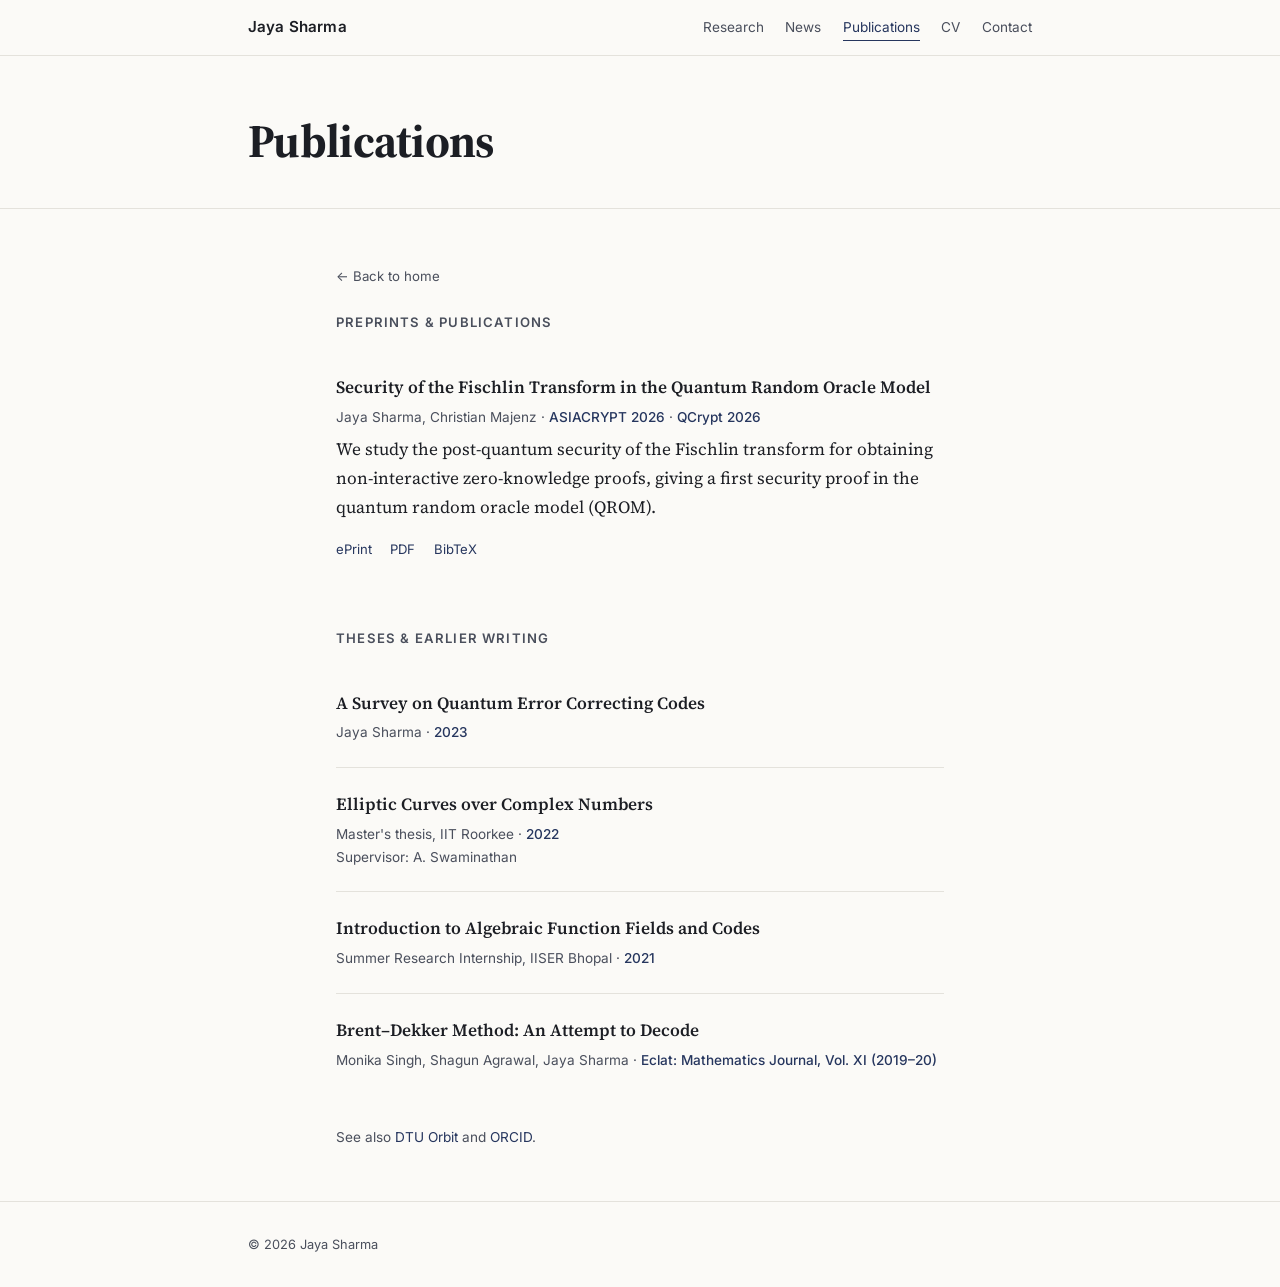
==== publications.html @ 7f11f9d5 "Wire eprint URL into ePrint link The 2026/311 URL had been pasted as bare text inside pub-links.  Co" ====
<!DOCTYPE html>
<html lang="en">
<head>
<meta charset="UTF-8">
<meta name="viewport" content="width=device-width, initial-scale=1">
<title>Publications — Jaya Sharma</title>
<meta name="description" content="Publications and preprints by Jaya Sharma, PhD student in Cybersecurity Engineering at the Technical University of Denmark.">
<link rel="preconnect" href="https://fonts.googleapis.com">
<link rel="preconnect" href="https://fonts.gstatic.com" crossorigin>
<link href="https://fonts.googleapis.com/css2?family=Source+Serif+4:ital,opsz,wght@0,8..60,400;0,8..60,600;0,8..60,700;1,8..60,400&family=Inter:wght@400;500;600&display=swap" rel="stylesheet">
<link rel="stylesheet" href="style.css">
</head>
<body>

<header class="site-nav">
  <div class="nav-inner">
    <a class="nav-name" href="index.html">Jaya Sharma</a>
    <nav class="nav-links" id="nav-links">
      <a href="index.html#research">Research</a>
      <a href="index.html#news">News</a>
      <a href="publications.html" class="active">Publications</a>
      <a href="index.html#cv">CV</a>
      <a href="index.html#contact">Contact</a>
    </nav>
  </div>
</header>

<main id="top">

  <section class="hero">
    <div class="wrap hero-inner">
      <h1>Publications</h1>
    </div>
  </section>

  <section>
    <div class="wrap measure">
      <a class="back-link" href="index.html">&larr; Back to home</a>
      <h2>Preprints &amp; Publications</h2>
      <ul class="pub-list">

        <li class="pub-item">
          <p class="pub-title">Security of the Fischlin Transform in the Quantum Random Oracle Model</p>
          <p class="pub-meta">
            Jaya Sharma, Christian Majenz &middot;
            <span class="pub-venue">ASIACRYPT 2026</span> &middot;
            <span class="pub-venue">QCrypt 2026</span>
          </p>
          <p>
            We study the post-quantum security of the Fischlin transform for
            obtaining non-interactive zero-knowledge proofs, giving a first security
            proof in the quantum random oracle model (QROM).
          </p>
          <p class="pub-links">
            <a href="https://eprint.iacr.org/2026/311">ePrint</a>
            <a href="#">PDF</a>
            <a href="#">BibTeX</a>
          </p>
        </li>

      </ul>

      <h2 style="margin-top:2.75rem;">Theses &amp; Earlier Writing</h2>
      <ul class="pub-list">

        <li class="pub-item">
          <p class="pub-title">A Survey on Quantum Error Correcting Codes</p>
          <p class="pub-meta">Jaya Sharma &middot; <span class="pub-venue">2023</span></p>
        </li>

        <li class="pub-item">
          <p class="pub-title">Elliptic Curves over Complex Numbers</p>
          <p class="pub-meta">
            Master's thesis, IIT Roorkee &middot; <span class="pub-venue">2022</span><br>
            Supervisor: A. Swaminathan
          </p>
        </li>

        <li class="pub-item">
          <p class="pub-title">Introduction to Algebraic Function Fields and Codes</p>
          <p class="pub-meta">
            Summer Research Internship, IISER Bhopal &middot; <span class="pub-venue">2021</span>
          </p>
        </li>

        <li class="pub-item">
          <p class="pub-title">Brent&ndash;Dekker Method: An Attempt to Decode</p>
          <p class="pub-meta">
            Monika Singh, Shagun Agrawal, Jaya Sharma &middot;
            <span class="pub-venue">Eclat: Mathematics Journal, Vol.&nbsp;XI (2019&ndash;20)</span>
          </p>
        </li>

      </ul>

      <p style="font-family:'Inter',sans-serif;font-size:0.85rem;color:var(--ink-soft);margin-top:2rem;">
        See also <a href="https://orbit.dtu.dk/en/persons/jaya-sharma">DTU Orbit</a> and
        <a href="https://orcid.org/0000-0001-5811-5714">ORCID</a>.
      </p>
    </div>
  </section>

</main>

<footer>
  <div class="wrap">© 2026 Jaya Sharma</div>
</footer>

</body>
</html>
---- style.css ----
/* ---------------------------------------------------------------------------
   Jaya Sharma — academic site
   Source Serif 4 for prose, Inter for UI chrome (nav, dates, labels).
   Single accent: a muted navy (#26365e).
--------------------------------------------------------------------------- */

:root {
  --ink:      #1c1e24;
  --ink-soft: #4a4f5c;
  --accent:   #26365e;
  --accent-2: #3a5089;
  --rule:     #e4e2dc;
  --bg:       #fbfaf7;
  --tag-bg:   #eef0f6;
  --measure:  38rem;
  --wrap:     52rem;
}

* { box-sizing: border-box; }

html { scroll-behavior: smooth; }

body {
  margin: 0;
  background: var(--bg);
  color: var(--ink);
  font-family: "Source Serif 4", Georgia, "Times New Roman", serif;
  font-size: 1.075rem;
  line-height: 1.68;
  -webkit-font-smoothing: antialiased;
  text-rendering: optimizeLegibility;
}

a {
  color: var(--accent);
  text-decoration: none;
  text-underline-offset: 2px;
}
a:hover { text-decoration: underline; }

strong { font-weight: 600; }

/* --- layout helpers ------------------------------------------------------ */

.wrap {
  width: 100%;
  max-width: var(--wrap);
  margin: 0 auto;
  padding: 0 1.5rem;
}

.measure { max-width: var(--measure); }
.wrap.measure { max-width: calc(var(--measure) + 3rem); }

main > section {
  padding: 3.25rem 0;
  border-top: 1px solid var(--rule);
}
main > section:first-of-type { border-top: 0; }

/* --- top nav ----------------------------------------------------------- */

.site-nav {
  position: sticky;
  top: 0;
  z-index: 10;
  background: rgba(251, 250, 247, 0.88);
  backdrop-filter: saturate(180%) blur(8px);
  -webkit-backdrop-filter: saturate(180%) blur(8px);
  border-bottom: 1px solid var(--rule);
}

.nav-inner {
  max-width: var(--wrap);
  margin: 0 auto;
  padding: 0.85rem 1.5rem;
  display: flex;
  align-items: baseline;
  justify-content: space-between;
  gap: 1rem;
  flex-wrap: wrap;
}

.nav-name {
  font-family: "Inter", system-ui, sans-serif;
  font-weight: 600;
  font-size: 0.95rem;
  letter-spacing: 0.01em;
  color: var(--ink);
}

.nav-links {
  display: flex;
  gap: 1.35rem;
  font-family: "Inter", system-ui, sans-serif;
  font-size: 0.85rem;
}

.nav-links a {
  color: var(--ink-soft);
  padding-bottom: 2px;
  border-bottom: 1.5px solid transparent;
  transition: color 0.15s ease, border-color 0.15s ease;
}
.nav-links a:hover { color: var(--accent); text-decoration: none; }
.nav-links a.active {
  color: var(--accent);
  border-bottom-color: var(--accent);
}

/* --- hero ------------------------------------------------------------- */

.hero {
  padding: 3.75rem 0 2.5rem;
  border-top: 0;
}

.hero h1 {
  margin: 0;
  font-weight: 700;
  font-size: clamp(2.1rem, 6vw, 2.9rem);
  letter-spacing: -0.015em;
  line-height: 1.12;
}

/* --- headings & prose ------------------------------------------------- */

h2 {
  font-family: "Inter", system-ui, sans-serif;
  font-weight: 600;
  font-size: 0.82rem;
  letter-spacing: 0.09em;
  text-transform: uppercase;
  color: var(--ink-soft);
  margin: 0 0 1.1rem;
}

section p { margin: 0 0 1rem; }
section p:last-child { margin-bottom: 0; }

/* --- news ----------------------------------------------------------- */

.news-list {
  list-style: none;
  margin: 0;
  padding: 0;
}

.news-item {
  display: grid;
  grid-template-columns: 5.5rem 1fr;
  gap: 1.25rem;
  padding: 0.85rem 0;
  border-top: 1px solid var(--rule);
}
.news-item:first-child { border-top: 0; }

.news-date {
  font-family: "Inter", system-ui, sans-serif;
  font-size: 0.8rem;
  font-variant-numeric: tabular-nums;
  color: var(--ink-soft);
  padding-top: 0.28rem;
}

.news-body p { margin: 0; }

.tag {
  font-family: "Inter", system-ui, sans-serif;
  font-size: 0.78rem;
  font-weight: 500;
  background: var(--tag-bg);
  color: var(--accent);
  padding: 0.08em 0.5em;
  border-radius: 4px;
  white-space: nowrap;
}

/* --- CV button ---------------------------------------------------- */

.cv-link {
  display: inline-block;
  margin-top: 0.4rem;
  font-family: "Inter", system-ui, sans-serif;
  font-size: 0.85rem;
  font-weight: 500;
  color: var(--accent);
  border: 1px solid var(--accent);
  border-radius: 6px;
  padding: 0.5rem 1rem;
  transition: background 0.15s ease, color 0.15s ease;
}
.cv-link:hover {
  background: var(--accent);
  color: #fff;
  text-decoration: none;
}

/* --- contact ---------------------------------------------------- */

.contact-list {
  list-style: none;
  margin: 0;
  padding: 0;
}
.contact-list li {
  display: flex;
  gap: 0.9rem;
  padding: 0.35rem 0;
}
.contact-list .label {
  flex: 0 0 6.5rem;
  font-family: "Inter", system-ui, sans-serif;
  font-size: 0.8rem;
  letter-spacing: 0.03em;
  text-transform: uppercase;
  color: var(--ink-soft);
  padding-top: 0.15rem;
}

/* --- publications page ----------------------------------------- */

.pub-list {
  list-style: none;
  margin: 0;
  padding: 0;
}
.pub-item {
  padding: 1.4rem 0;
  border-top: 1px solid var(--rule);
}
.pub-item:first-child { border-top: 0; }
.pub-title {
  font-weight: 600;
  margin: 0 0 0.25rem;
}
.pub-meta {
  font-family: "Inter", system-ui, sans-serif;
  font-size: 0.85rem;
  color: var(--ink-soft);
  margin: 0 0 0.4rem;
}
.pub-venue { color: var(--accent); font-weight: 500; }
.pub-links {
  font-family: "Inter", system-ui, sans-serif;
  font-size: 0.82rem;
}
.pub-links a { margin-right: 0.9rem; }

.back-link {
  display: inline-block;
  margin-bottom: 1.5rem;
  font-family: "Inter", system-ui, sans-serif;
  font-size: 0.83rem;
  color: var(--ink-soft);
}

/* --- footer --------------------------------------------------- */

footer {
  border-top: 1px solid var(--rule);
  padding: 2rem 0;
  font-family: "Inter", system-ui, sans-serif;
  font-size: 0.8rem;
  color: var(--ink-soft);
}

/* --- responsive --------------------------------------------- */

@media (max-width: 34rem) {
  body { font-size: 1.02rem; }
  .nav-inner { padding: 0.75rem 1.25rem; }
  .nav-links { gap: 1rem; }
  .news-item { grid-template-columns: 1fr; gap: 0.3rem; }
  .news-date { padding-top: 0; }
  .contact-list li { flex-direction: column; gap: 0.15rem; }
  .contact-list .label { padding-top: 0; }
}

@media (prefers-reduced-motion: reduce) {
  html { scroll-behavior: auto; }
}
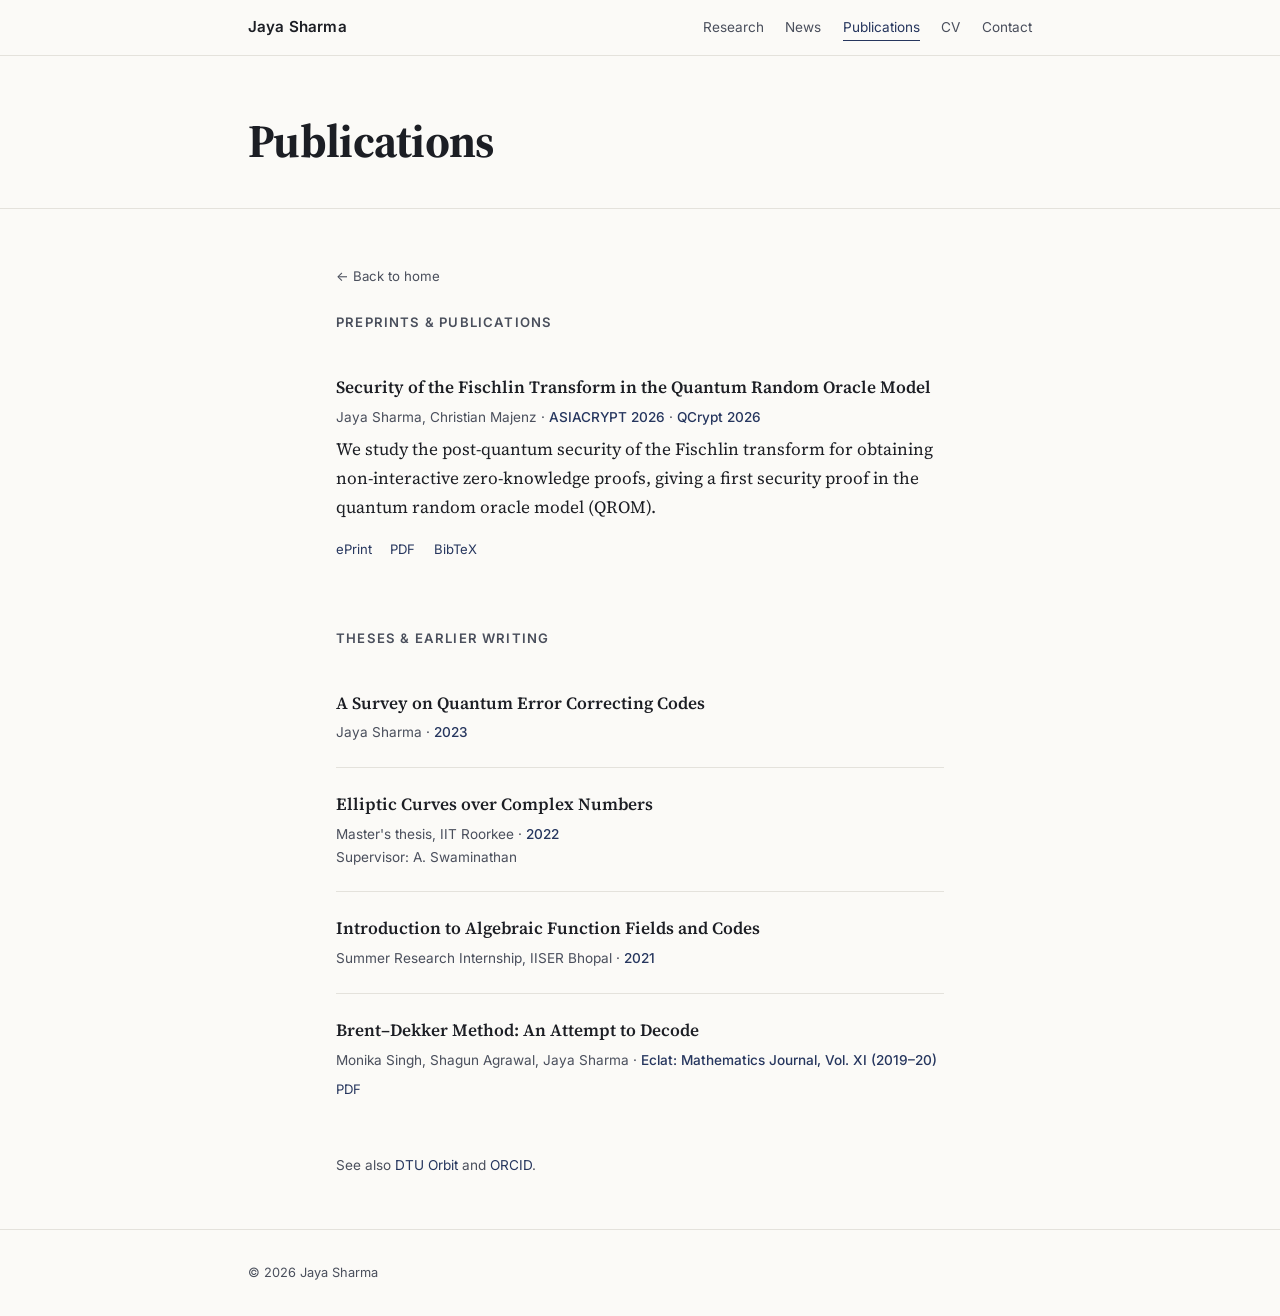
==== commit 3b765e3a: "Add PDF link for Brent-Dekker article Co-Authored-By: Claude Sonnet 5 <noreply@anthropic.com>" ====
--- a/publications.html
+++ b/publications.html
@@ -89,6 +89,9 @@
             Monika Singh, Shagun Agrawal, Jaya Sharma &middot;
             <span class="pub-venue">Eclat: Mathematics Journal, Vol.&nbsp;XI (2019&ndash;20)</span>
           </p>
+          <p class="pub-links">
+            <a href="https://drive.google.com/file/d/1PW6PEIPNrs8OkhZg8Z8OdH280Xc-S7gZ/view">PDF</a>
+          </p>
         </li>
 
       </ul>
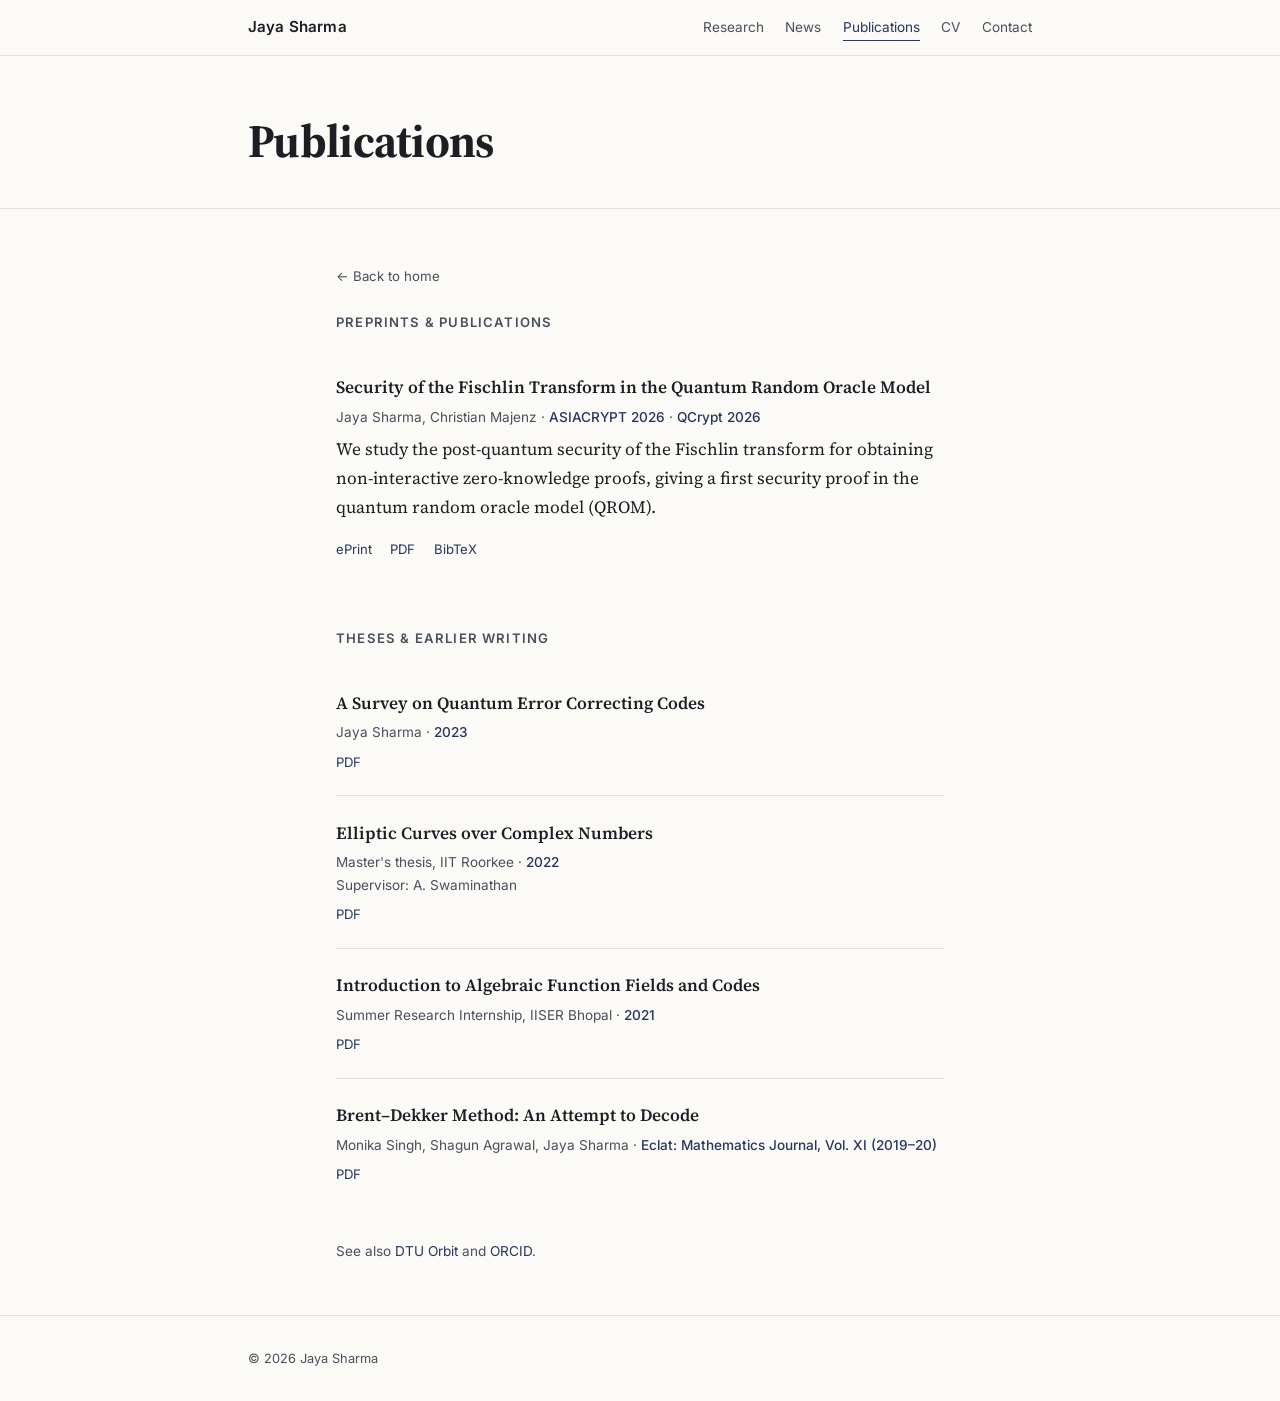
==== commit 95792887: "Host thesis/report PDFs in papers/ and link them Move the three uploaded PDFs into papers/ with clea" ====
--- a/publications.html
+++ b/publications.html
@@ -66,6 +66,9 @@
         <li class="pub-item">
           <p class="pub-title">A Survey on Quantum Error Correcting Codes</p>
           <p class="pub-meta">Jaya Sharma &middot; <span class="pub-venue">2023</span></p>
+          <p class="pub-links">
+            <a href="papers/survey-quantum-error-correcting-codes.pdf">PDF</a>
+          </p>
         </li>
 
         <li class="pub-item">
@@ -74,12 +77,18 @@
             Master's thesis, IIT Roorkee &middot; <span class="pub-venue">2022</span><br>
             Supervisor: A. Swaminathan
           </p>
+          <p class="pub-links">
+            <a href="papers/elliptic-curves-over-complex-numbers-thesis.pdf">PDF</a>
+          </p>
         </li>
 
         <li class="pub-item">
           <p class="pub-title">Introduction to Algebraic Function Fields and Codes</p>
           <p class="pub-meta">
             Summer Research Internship, IISER Bhopal &middot; <span class="pub-venue">2021</span>
+          </p>
+          <p class="pub-links">
+            <a href="papers/algebraic-function-fields-and-codes.pdf">PDF</a>
           </p>
         </li>
 
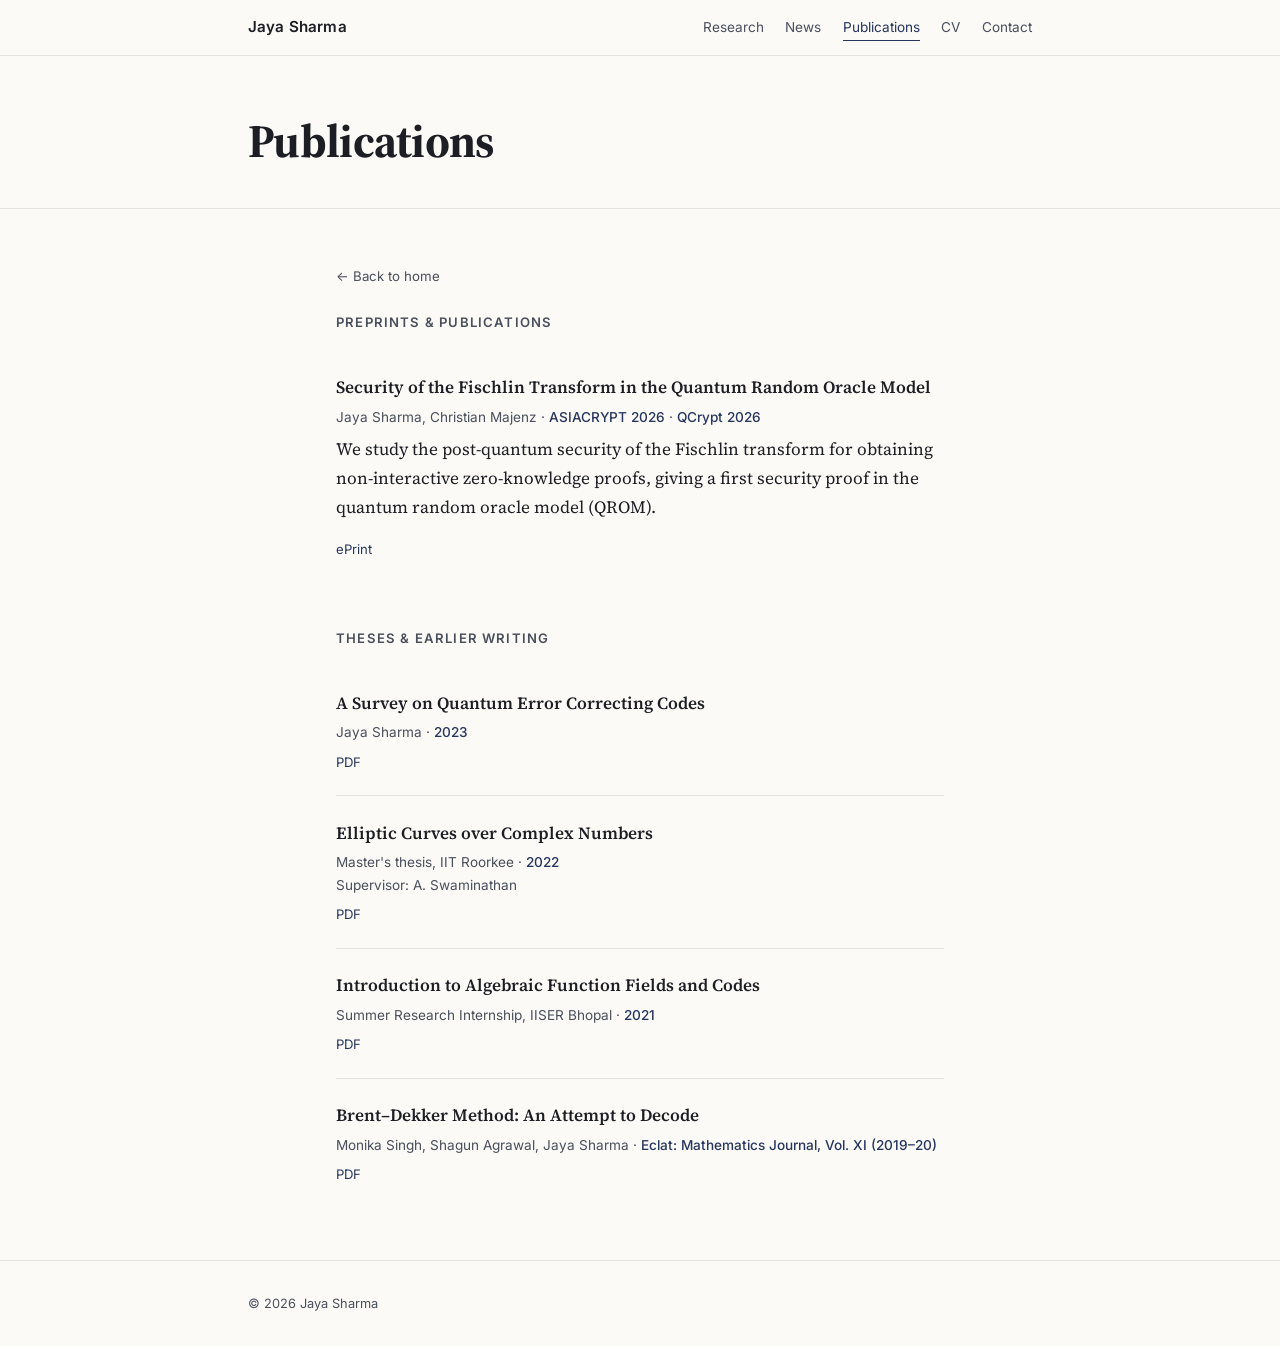
==== commit a1537c21: "Trim publications page: ePrint-only on Fischlin entry, drop See also line Co-Authored-By: Claude Son" ====
--- a/publications.html
+++ b/publications.html
@@ -53,8 +53,6 @@
           </p>
           <p class="pub-links">
             <a href="https://eprint.iacr.org/2026/311">ePrint</a>
-            <a href="#">PDF</a>
-            <a href="#">BibTeX</a>
           </p>
         </li>
 
@@ -104,11 +102,6 @@
         </li>
 
       </ul>
-
-      <p style="font-family:'Inter',sans-serif;font-size:0.85rem;color:var(--ink-soft);margin-top:2rem;">
-        See also <a href="https://orbit.dtu.dk/en/persons/jaya-sharma">DTU Orbit</a> and
-        <a href="https://orcid.org/0000-0001-5811-5714">ORCID</a>.
-      </p>
     </div>
   </section>
 
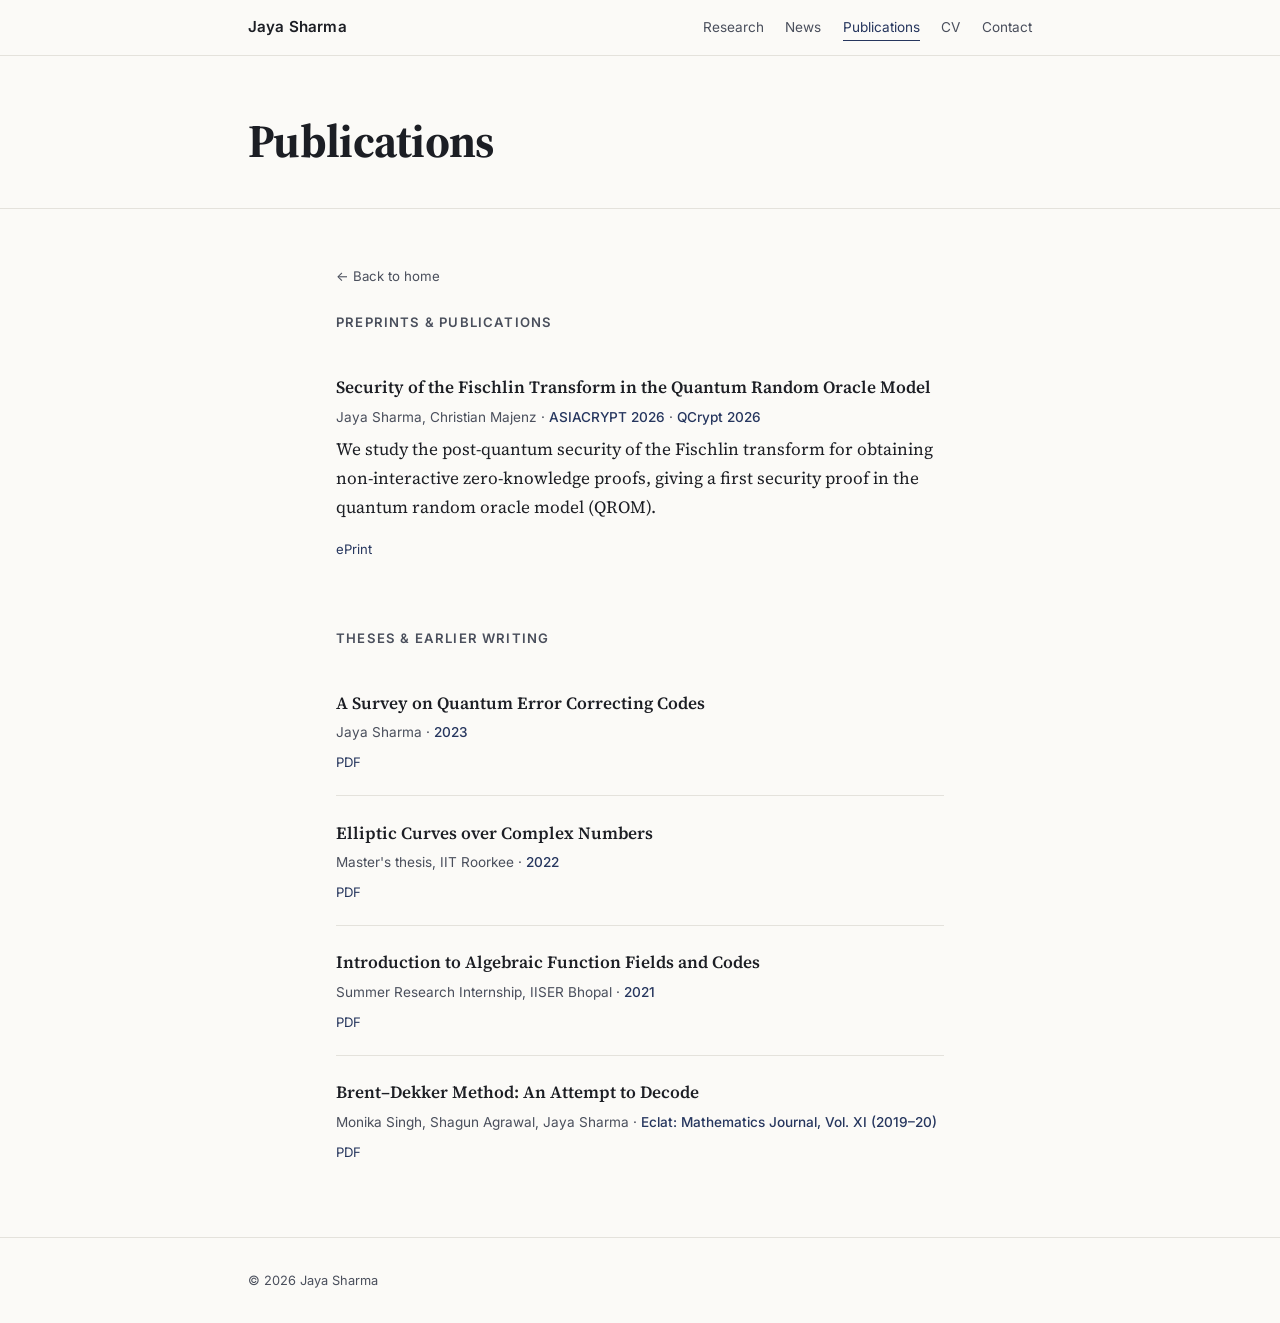
==== commit 341f7b12: "Remove supervisor name from publication entry Removed supervisor name from publication details." ====
--- a/publications.html
+++ b/publications.html
@@ -73,8 +73,7 @@
           <p class="pub-title">Elliptic Curves over Complex Numbers</p>
           <p class="pub-meta">
             Master's thesis, IIT Roorkee &middot; <span class="pub-venue">2022</span><br>
-            Supervisor: A. Swaminathan
-          </p>
+            </p>
           <p class="pub-links">
             <a href="papers/elliptic-curves-over-complex-numbers-thesis.pdf">PDF</a>
           </p>
--- a/style.css
+++ b/style.css
@@ -115,12 +115,37 @@
   border-top: 0;
 }
 
+.hero-inner {
+  display: flex;
+  align-items: center;
+  justify-content: space-between;
+  gap: 2rem;
+}
+
 .hero h1 {
   margin: 0;
   font-weight: 700;
   font-size: clamp(2.1rem, 6vw, 2.9rem);
   letter-spacing: -0.015em;
   line-height: 1.12;
+}
+
+.portrait {
+  flex: 0 0 auto;
+  width: 180px;
+  height: 180px;
+  border-radius: 16px;
+  object-fit: cover;
+  background: var(--tag-bg);
+}
+
+@media (max-width: 40rem) {
+  .hero-inner {
+    flex-direction: column-reverse;
+    align-items: flex-start;
+    gap: 1.5rem;
+  }
+  .portrait { width: 132px; height: 132px; }
 }
 
 /* --- headings & prose ------------------------------------------------- */
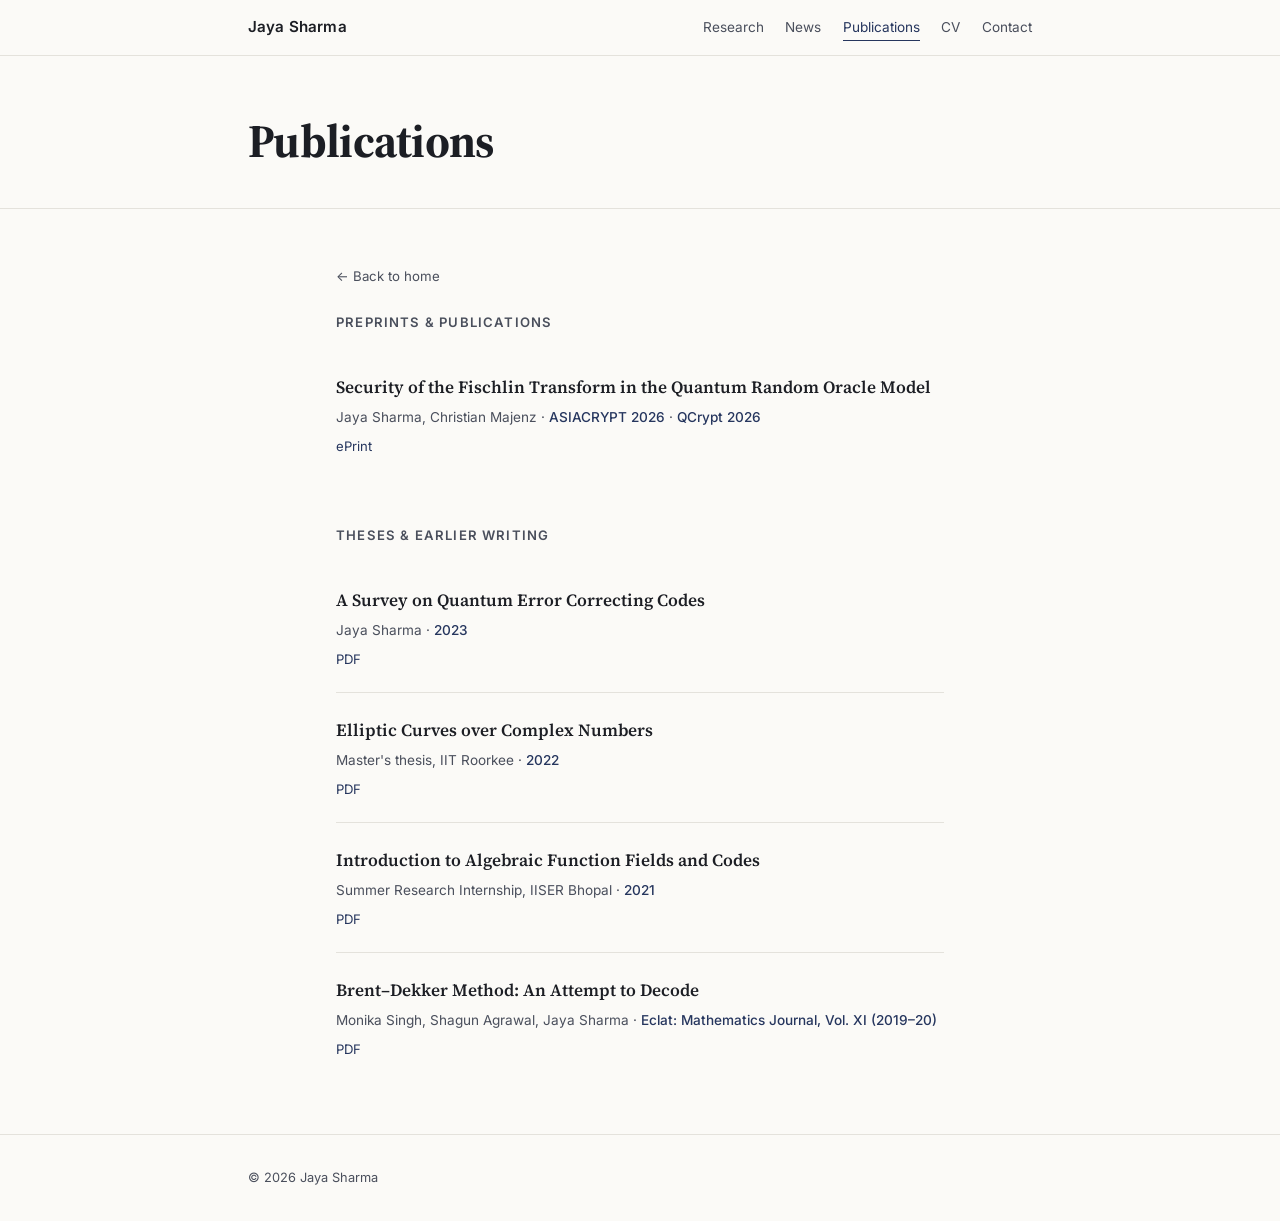
==== commit f9d18954: "Remove description of Fischlin transform security study Removed the description paragraph about the " ====
--- a/publications.html
+++ b/publications.html
@@ -46,12 +46,7 @@
             <span class="pub-venue">ASIACRYPT 2026</span> &middot;
             <span class="pub-venue">QCrypt 2026</span>
           </p>
-          <p>
-            We study the post-quantum security of the Fischlin transform for
-            obtaining non-interactive zero-knowledge proofs, giving a first security
-            proof in the quantum random oracle model (QROM).
-          </p>
-          <p class="pub-links">
+           <p class="pub-links">
             <a href="https://eprint.iacr.org/2026/311">ePrint</a>
           </p>
         </li>
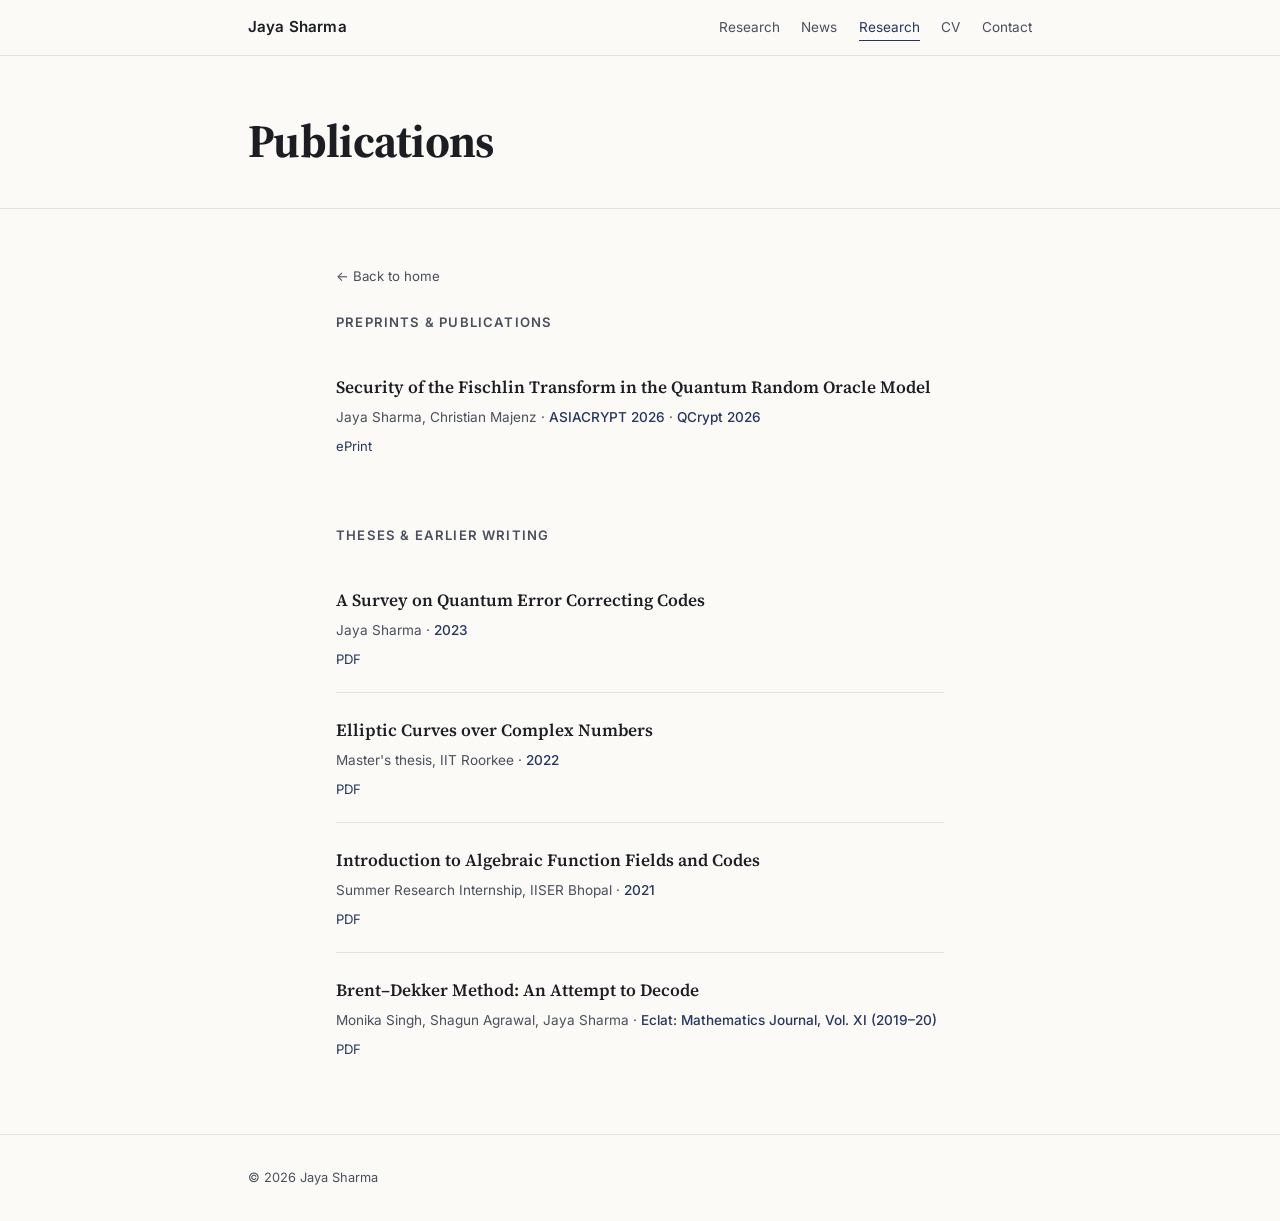
==== commit aa2dc9b5: "Change title and navigation link from 'Publications' to 'Research'" ====
--- a/publications.html
+++ b/publications.html
@@ -3,7 +3,7 @@
 <head>
 <meta charset="UTF-8">
 <meta name="viewport" content="width=device-width, initial-scale=1">
-<title>Publications — Jaya Sharma</title>
+<title>Research</title>
 <meta name="description" content="Publications and preprints by Jaya Sharma, PhD student in Cybersecurity Engineering at the Technical University of Denmark.">
 <link rel="preconnect" href="https://fonts.googleapis.com">
 <link rel="preconnect" href="https://fonts.gstatic.com" crossorigin>
@@ -18,7 +18,7 @@
     <nav class="nav-links" id="nav-links">
       <a href="index.html#research">Research</a>
       <a href="index.html#news">News</a>
-      <a href="publications.html" class="active">Publications</a>
+      <a href="publications.html" class="active">Research</a>
       <a href="index.html#cv">CV</a>
       <a href="index.html#contact">Contact</a>
     </nav>
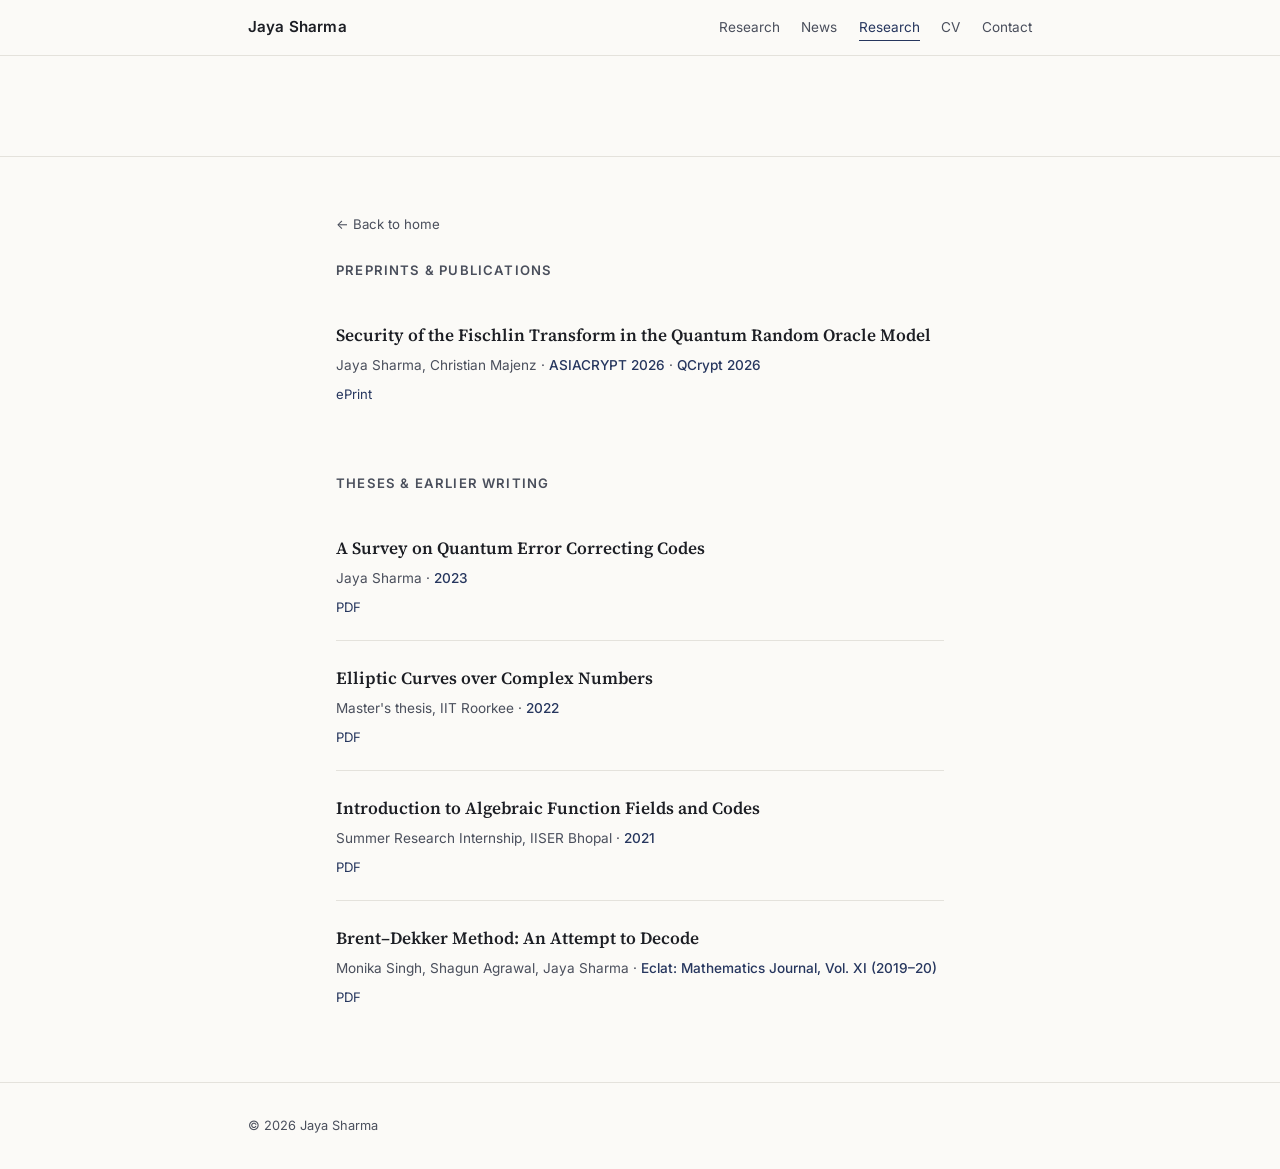
==== commit 8b908a8b: "Remove 'Publications' heading from hero section Removed the heading 'Publications' from the hero sec" ====
--- a/publications.html
+++ b/publications.html
@@ -29,8 +29,7 @@
 
   <section class="hero">
     <div class="wrap hero-inner">
-      <h1>Publications</h1>
-    </div>
+     </div>
   </section>
 
   <section>
